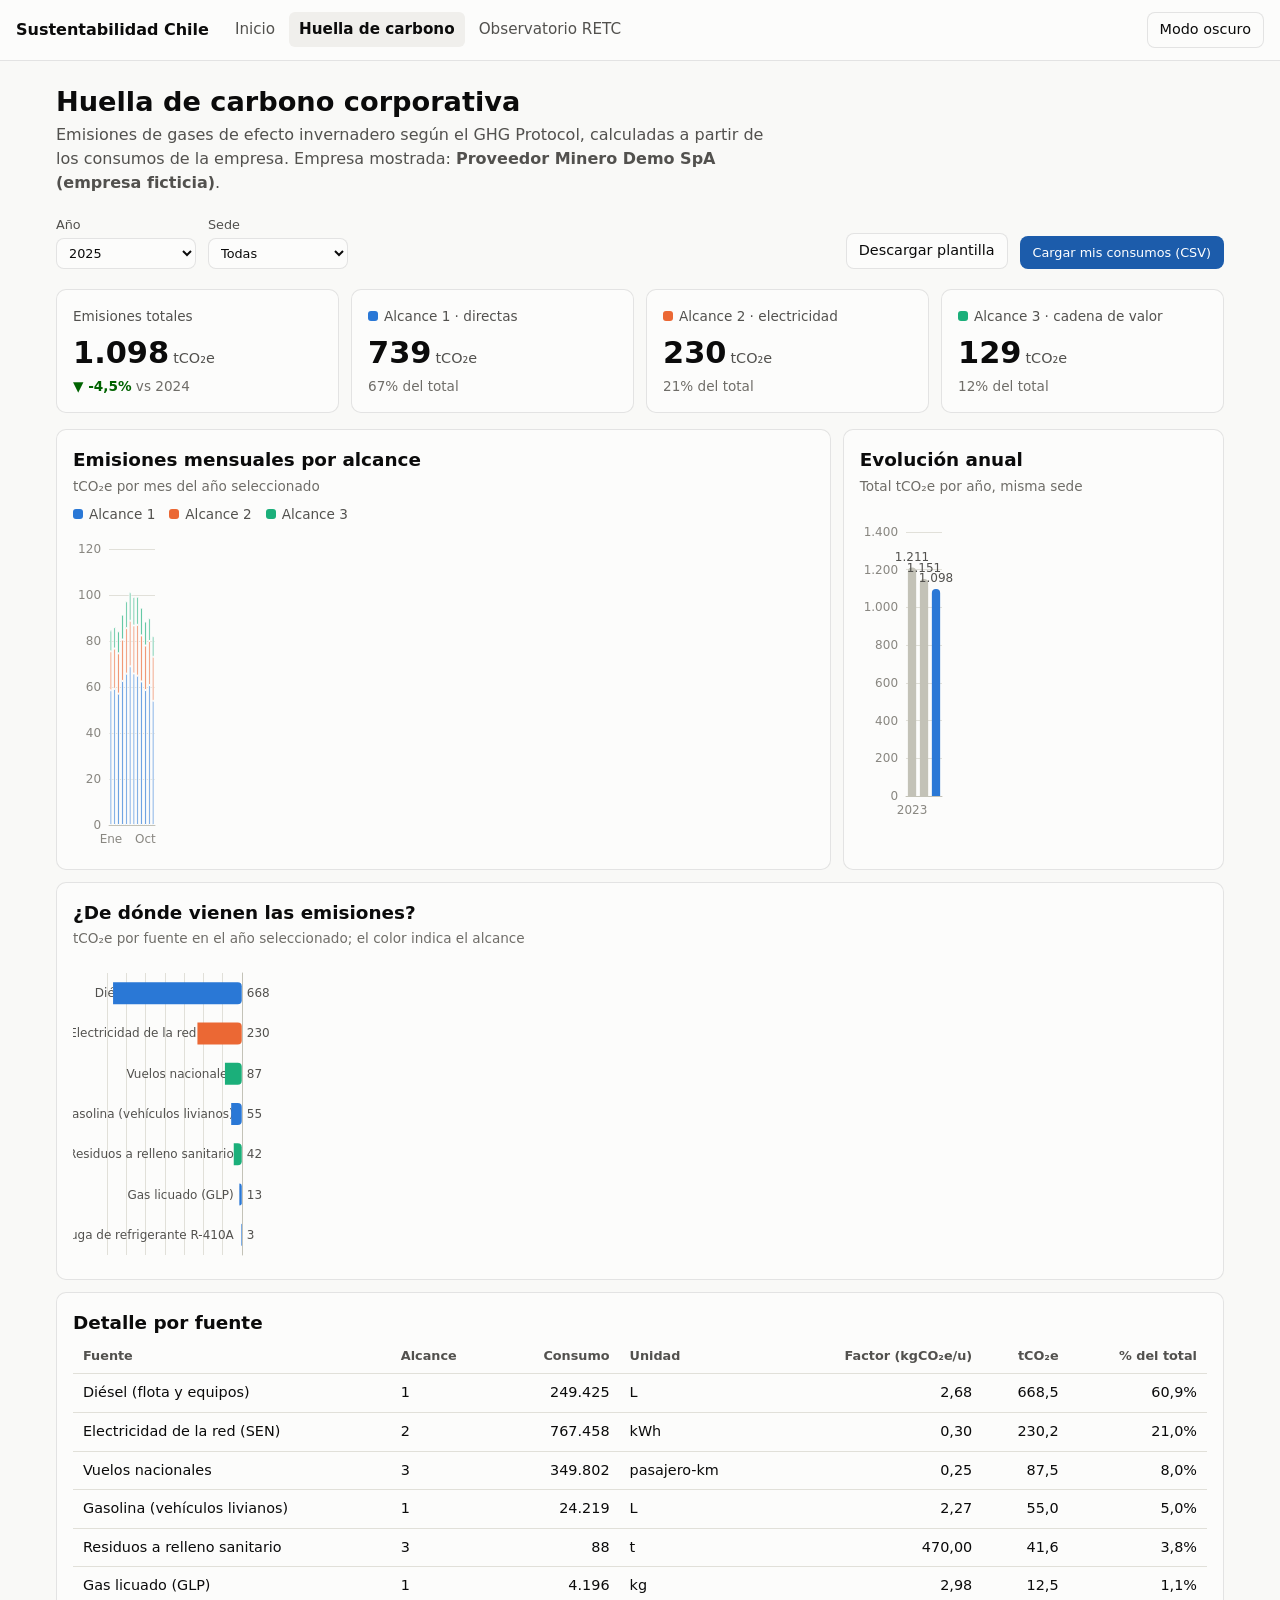
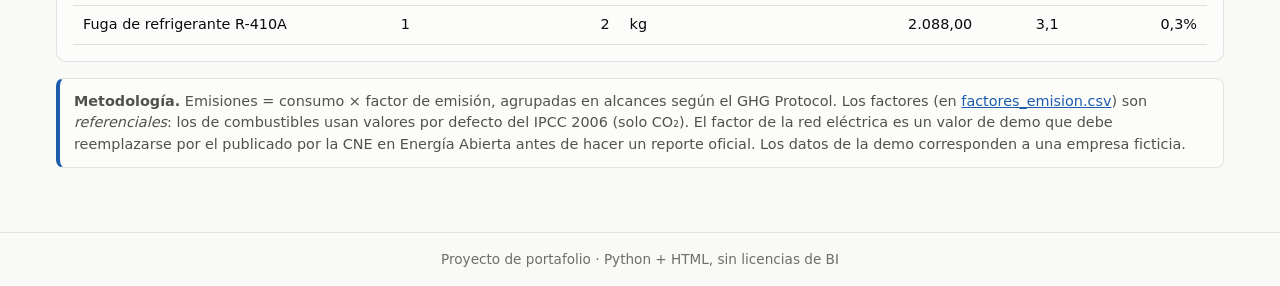
==== site/huella.html @ c021a902 "Proyecto inicial: dashboard de huella de carbono y observatorio RETC - Pipeline en Python: cálculo d" ====
<!doctype html>
<html lang="es">
<head>
  <meta charset="utf-8">
  <meta name="viewport" content="width=device-width, initial-scale=1">
  <title>Huella de Carbono</title>
  <meta name="description" content="Dashboard de huella de carbono corporativa (alcances 1, 2 y 3) con factores de emisión para Chile.">
  <link rel="stylesheet" href="assets/css/styles.css">
</head>
<body>
  <header class="topbar">
    <a class="marca" href="index.html">Sustentabilidad Chile</a>
    <nav>
      <a href="index.html">Inicio</a>
      <a href="huella.html" aria-current="page">Huella de carbono</a>
      <a href="observatorio.html">Observatorio RETC</a>
    </nav>
    <button class="boton-tema" type="button">Modo oscuro</button>
  </header>

  <main>
    <h1>Huella de carbono corporativa</h1>
    <p class="subtitulo">
      Emisiones de gases de efecto invernadero según el GHG Protocol, calculadas a partir de los consumos de la empresa.
      Empresa mostrada: <strong id="empresa">—</strong>.
    </p>

    <div class="filtros">
      <label>Año <select id="filtro-anio"></select></label>
      <label>Sede <select id="filtro-sede"></select></label>
      <span class="espaciador"></span>
      <a class="boton" href="data/plantilla_consumos.csv" download>Descargar plantilla</a>
      <label class="boton principal" for="archivo">Cargar mis consumos (CSV)</label>
      <input id="archivo" type="file" accept=".csv,text/csv" class="oculto">
      <button id="volver-demo" class="boton oculto" type="button">Volver a la demo</button>
    </div>
    <div id="mensaje" class="aviso oculto" role="status"></div>

    <section class="kpis" aria-label="Indicadores principales">
      <div class="kpi">
        <div class="etiqueta">Emisiones totales</div>
        <div class="valor" id="kpi-total">—</div>
        <div class="detalle" id="kpi-total-delta">&nbsp;</div>
      </div>
      <div class="kpi">
        <div class="etiqueta"><span class="punto" style="background: var(--series-1)"></span>Alcance 1 · directas</div>
        <div class="valor" id="kpi-a1">—</div>
        <div class="detalle" id="kpi-a1-det">&nbsp;</div>
      </div>
      <div class="kpi">
        <div class="etiqueta"><span class="punto" style="background: var(--series-2)"></span>Alcance 2 · electricidad</div>
        <div class="valor" id="kpi-a2">—</div>
        <div class="detalle" id="kpi-a2-det">&nbsp;</div>
      </div>
      <div class="kpi">
        <div class="etiqueta"><span class="punto" style="background: var(--series-3)"></span>Alcance 3 · cadena de valor</div>
        <div class="valor" id="kpi-a3">—</div>
        <div class="detalle" id="kpi-a3-det">&nbsp;</div>
      </div>
    </section>

    <section class="grilla">
      <article class="tarjeta c-8">
        <h2>Emisiones mensuales por alcance</h2>
        <p class="nota">tCO₂e por mes del año seleccionado</p>
        <div class="leyenda">
          <span><span class="punto" style="background: var(--series-1)"></span>Alcance 1</span>
          <span><span class="punto" style="background: var(--series-2)"></span>Alcance 2</span>
          <span><span class="punto" style="background: var(--series-3)"></span>Alcance 3</span>
        </div>
        <div id="g-mensual" class="grafico" role="img" aria-label="Barras apiladas de emisiones mensuales por alcance"></div>
      </article>
      <article class="tarjeta c-4">
        <h2>Evolución anual</h2>
        <p class="nota">Total tCO₂e por año, misma sede</p>
        <div id="g-anual" class="grafico" role="img" aria-label="Barras de emisiones totales por año"></div>
      </article>
      <article class="tarjeta c-12">
        <h2>¿De dónde vienen las emisiones?</h2>
        <p class="nota">tCO₂e por fuente en el año seleccionado; el color indica el alcance</p>
        <div id="g-fuentes" class="grafico" role="img" aria-label="Barras horizontales de emisiones por fuente"></div>
      </article>
      <article class="tarjeta c-12">
        <h2>Detalle por fuente</h2>
        <div class="tabla-envoltura">
          <table>
            <thead>
              <tr><th>Fuente</th><th>Alcance</th><th class="num">Consumo</th><th>Unidad</th>
                <th class="num">Factor (kgCO₂e/u)</th><th class="num">tCO₂e</th><th class="num">% del total</th></tr>
            </thead>
            <tbody id="tabla-fuentes"></tbody>
          </table>
        </div>
      </article>
    </section>

    <div class="aviso">
      <strong>Metodología.</strong> Emisiones = consumo × factor de emisión, agrupadas en alcances según el GHG Protocol.
      Los factores (en <a href="https://github.com/josemamunoz/medio_ambiente/blob/main/data/referencia/factores_emision.csv">factores_emision.csv</a>)
      son <em>referenciales</em>: los de combustibles usan valores por defecto del IPCC 2006 (solo CO₂). El factor de la red eléctrica es un valor de demo
      que debe reemplazarse por el publicado por la CNE en Energía Abierta antes de hacer un reporte oficial.
      Los datos de la demo corresponden a una empresa ficticia.
    </div>
  </main>

  <footer>Proyecto de portafolio · Python + HTML, sin licencias de BI</footer>

  <script src="assets/vendor/echarts.min.js"></script>
  <script src="assets/js/comun.js"></script>
  <script src="assets/js/huella.js"></script>
</body>
</html>
---- site/assets/css/styles.css ----
/* Tokens de diseño — claro por defecto, oscuro seleccionado (no invertido). */
:root {
  color-scheme: light;
  --page: #f9f9f7;
  --surface: #fcfcfb;
  --surface-2: #f0efec;
  --text-primary: #0b0b0b;
  --text-secondary: #52514e;
  --text-muted: #6f6d68;
  --axis-muted: #898781;
  --grid: #e1e0d9;
  --baseline: #c3c2b7;
  --border: rgba(11, 11, 11, 0.10);
  --accent: #1c5cab;
  --on-accent: #ffffff;
  --bar-muted: #c3c2b7;
  --good: #006300;
  --bad: #b42d2d;
  --series-1: #2a78d6;
  --series-2: #eb6834;
  --series-3: #1baf7a;
  --radius: 10px;
  font-family: system-ui, -apple-system, "Segoe UI", sans-serif;
}
@media (prefers-color-scheme: dark) {
  :root:not([data-theme="light"]) {
    color-scheme: dark;
    --page: #0d0d0d;
    --surface: #1a1a19;
    --surface-2: #262624;
    --text-primary: #f0efec;
    --text-secondary: #c3c2b7;
    --text-muted: #a3a29b;
    --grid: #2c2c2a;
    --baseline: #383835;
    --border: rgba(255, 255, 255, 0.10);
    --accent: #6da7ec;
    --on-accent: #0b0b0b;
    --bar-muted: #5f5e5a;
    --good: #0ca30c;
    --bad: #e66767;
    --series-1: #3987e5;
    --series-2: #d95926;
    --series-3: #199e70;
  }
}
:root[data-theme="dark"] {
  color-scheme: dark;
  --page: #0d0d0d;
  --surface: #1a1a19;
  --surface-2: #262624;
  --text-primary: #f0efec;
  --text-secondary: #c3c2b7;
  --text-muted: #a3a29b;
  --grid: #2c2c2a;
  --baseline: #383835;
  --border: rgba(255, 255, 255, 0.10);
  --accent: #6da7ec;
  --on-accent: #0b0b0b;
  --bar-muted: #5f5e5a;
  --good: #0ca30c;
  --bad: #e66767;
  --series-1: #3987e5;
  --series-2: #d95926;
  --series-3: #199e70;
}

* { box-sizing: border-box; }
body {
  margin: 0;
  background: var(--page);
  color: var(--text-primary);
  line-height: 1.5;
}
a { color: var(--accent); }

.topbar {
  display: flex; align-items: center; gap: 16px; flex-wrap: wrap;
  padding: 12px 16px; border-bottom: 1px solid var(--border); background: var(--surface);
}
.topbar .marca { font-weight: 700; text-decoration: none; color: var(--text-primary); }
.topbar nav { display: flex; gap: 4px; flex-wrap: wrap; flex: 1; }
.topbar nav a {
  text-decoration: none; color: var(--text-secondary); padding: 6px 10px; border-radius: 6px; font-size: 0.95rem;
}
.topbar nav a[aria-current="page"] { color: var(--text-primary); background: var(--surface-2); font-weight: 600; }
.boton-tema, .boton {
  font: inherit; font-size: 0.9rem; cursor: pointer; border-radius: 8px;
  border: 1px solid var(--border); background: var(--surface); color: var(--text-primary); padding: 6px 12px;
}
.boton:hover, .boton-tema:hover { background: var(--surface-2); }
a.boton, label.boton { text-decoration: none; display: inline-flex; align-items: center; }
.boton.principal { background: var(--accent); color: var(--on-accent); border-color: transparent; }

main { max-width: 1200px; margin: 0 auto; padding: 24px 16px 48px; }
h1 { font-size: 1.7rem; margin: 0 0 4px; line-height: 1.25; }
h2 { font-size: 1.15rem; margin: 0 0 12px; }
.subtitulo { color: var(--text-secondary); margin: 0 0 20px; max-width: 70ch; }

.filtros { display: flex; gap: 12px; flex-wrap: wrap; align-items: end; margin-bottom: 20px; }
.filtros label { display: flex; flex-direction: column; font-size: 0.8rem; color: var(--text-secondary); gap: 4px; }
.filtros select {
  font: inherit; padding: 6px 8px; border-radius: 8px; border: 1px solid var(--border);
  background: var(--surface); color: var(--text-primary); min-width: 140px;
}
.filtros .espaciador { flex: 1; }

.kpis { display: grid; grid-template-columns: repeat(auto-fit, minmax(200px, 1fr)); gap: 12px; margin-bottom: 16px; }
.kpi, .tarjeta {
  background: var(--surface); border: 1px solid var(--border); border-radius: var(--radius); padding: 16px;
}
.kpi .etiqueta { font-size: 0.85rem; color: var(--text-secondary); display: flex; align-items: center; gap: 6px; }
.kpi .valor { font-size: 1.9rem; font-weight: 650; margin-top: 4px; }
.kpi .valor small { font-size: 0.9rem; font-weight: 500; color: var(--text-secondary); margin-left: 4px; }
.kpi .detalle { font-size: 0.85rem; color: var(--text-muted); }
.delta-bueno { color: var(--good); font-weight: 600; }
.delta-malo { color: var(--bad); font-weight: 600; }
.punto { width: 10px; height: 10px; border-radius: 3px; display: inline-block; flex: none; }

.grilla { display: grid; grid-template-columns: repeat(12, 1fr); gap: 12px; }
.c-12 { grid-column: span 12; } .c-8 { grid-column: span 8; } .c-6 { grid-column: span 6; } .c-4 { grid-column: span 4; }
@media (max-width: 860px) { .c-8, .c-6, .c-4 { grid-column: span 12; } }
.tarjeta h2 { margin-bottom: 2px; }
.tarjeta .nota { font-size: 0.85rem; color: var(--text-muted); margin: 0 0 8px; }
.grafico { width: 100%; height: 320px; }
.grafico.alto { height: 400px; }

.leyenda { display: flex; gap: 14px; flex-wrap: wrap; font-size: 0.85rem; color: var(--text-secondary); margin: 4px 0 8px; }
.leyenda span { display: inline-flex; align-items: center; gap: 6px; }

.tabla-envoltura { overflow-x: auto; }
table { width: 100%; border-collapse: collapse; font-size: 0.9rem; }
th, td { padding: 8px 10px; border-bottom: 1px solid var(--grid); text-align: left; white-space: nowrap; }
th { color: var(--text-secondary); font-weight: 600; font-size: 0.8rem; }
td.num, th.num { text-align: right; font-variant-numeric: tabular-nums; }

.aviso {
  border: 1px solid var(--border); border-left: 4px solid var(--accent); background: var(--surface);
  border-radius: 8px; padding: 12px 14px; margin: 16px 0; font-size: 0.9rem; color: var(--text-secondary);
}
.aviso.error { border-left-color: var(--bad); }
.oculto { display: none !important; }

/* Portada */
.hero { padding: 24px 0 8px; }
.hero h1 { font-size: 2.2rem; max-width: 22ch; }
.tarjetas-modulo { display: grid; grid-template-columns: repeat(auto-fit, minmax(260px, 1fr)); gap: 12px; margin: 24px 0; }
.tarjetas-modulo a { text-decoration: none; color: inherit; }
.tarjetas-modulo .tarjeta:hover { border-color: var(--accent); }
.tarjetas-modulo h2 { color: var(--accent); }
.tarjetas-modulo p { color: var(--text-secondary); margin: 0; }
ul.lista { color: var(--text-secondary); padding-left: 20px; }
footer { color: var(--text-muted); font-size: 0.85rem; border-top: 1px solid var(--border); padding: 16px; text-align: center; }
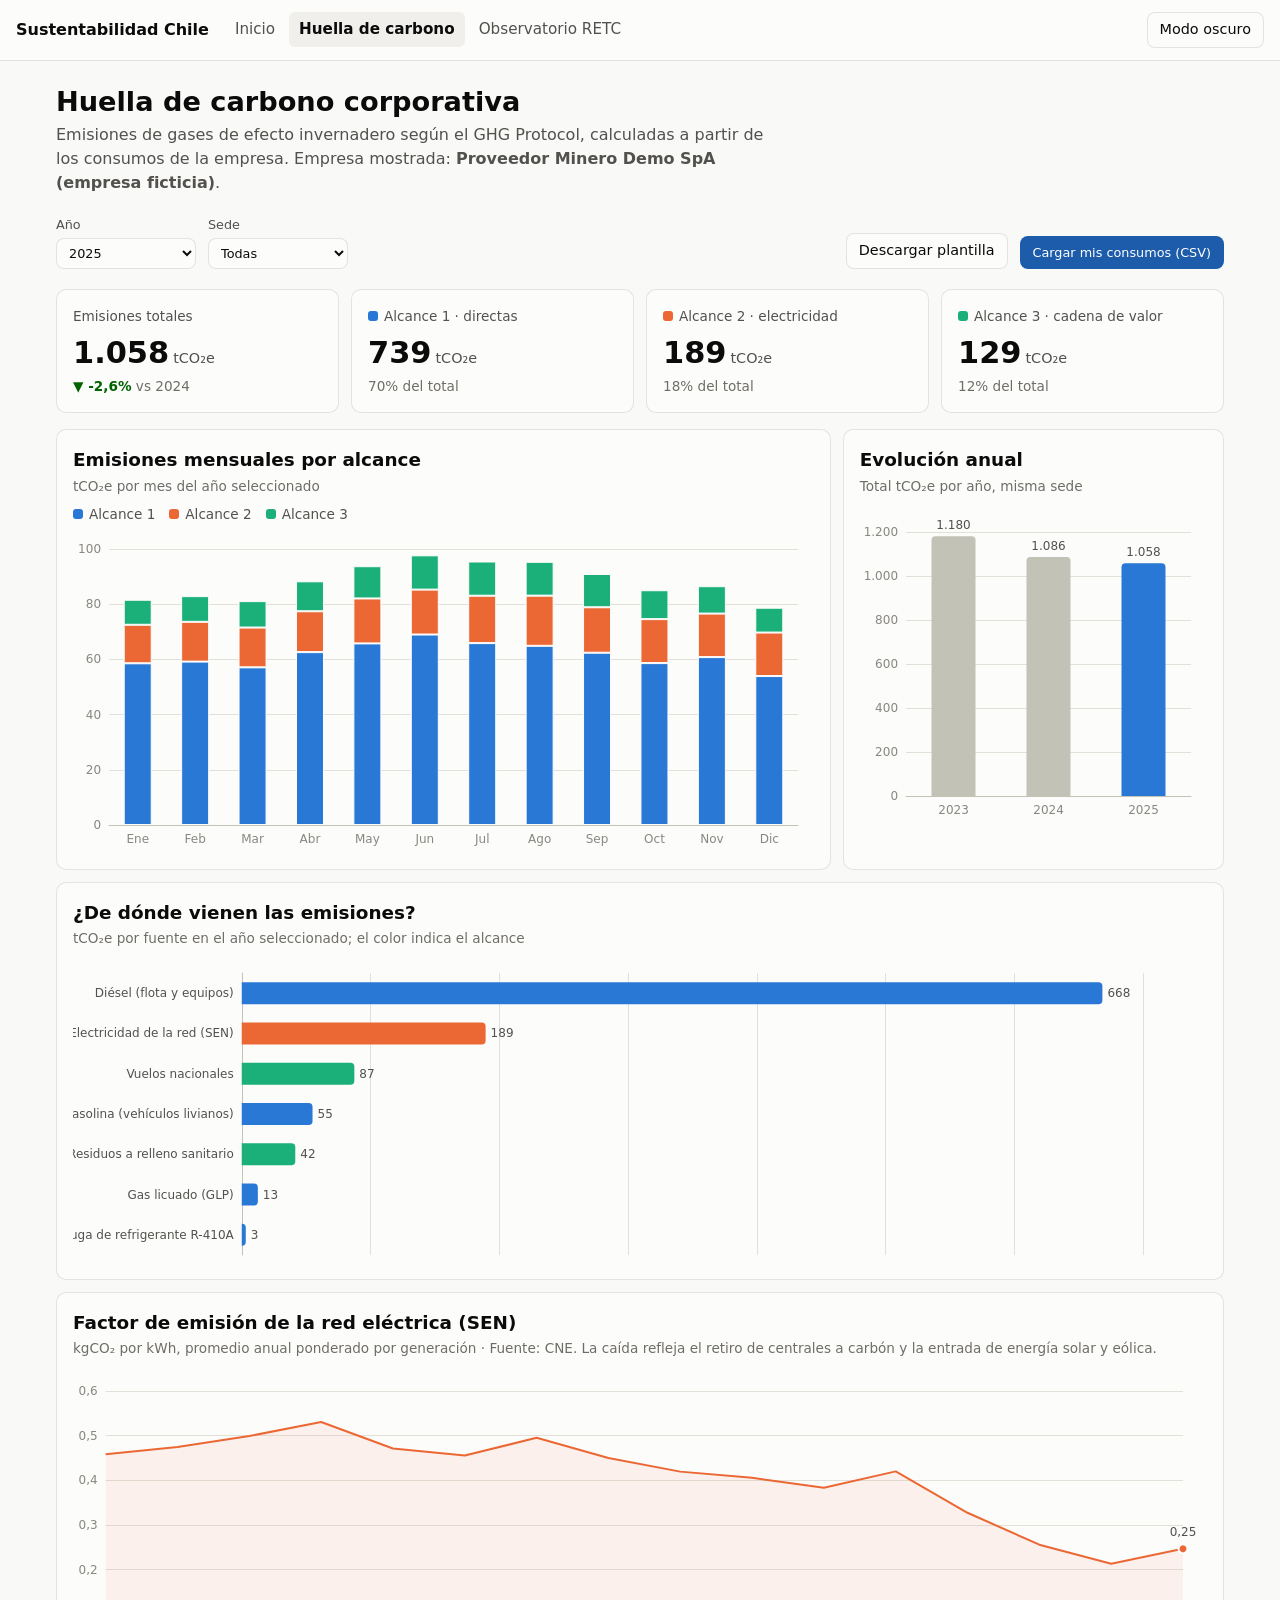
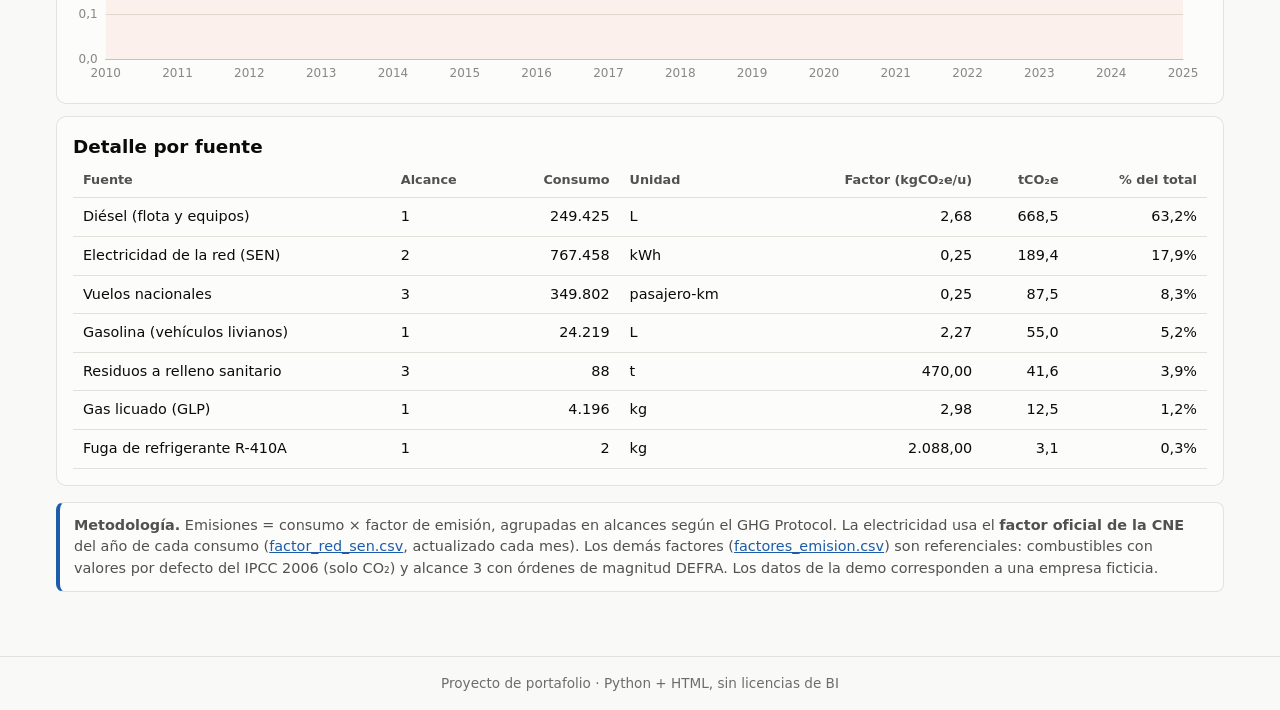
==== commit 8eaa1b68: "Factor oficial de la red (CNE) y mapa del observatorio con foco en la zona norte - pipeline/factor_r" ====
--- a/site/huella.html
+++ b/site/huella.html
@@ -81,6 +81,11 @@
         <div id="g-fuentes" class="grafico" role="img" aria-label="Barras horizontales de emisiones por fuente"></div>
       </article>
       <article class="tarjeta c-12">
+        <h2>Factor de emisión de la red eléctrica (SEN)</h2>
+        <p class="nota">kgCO₂ por kWh, promedio anual ponderado por generación · Fuente: CNE. La caída refleja el retiro de centrales a carbón y la entrada de energía solar y eólica.</p>
+        <div id="g-red" class="grafico" role="img" aria-label="Línea del factor de emisión anual de la red eléctrica chilena"></div>
+      </article>
+      <article class="tarjeta c-12">
         <h2>Detalle por fuente</h2>
         <div class="tabla-envoltura">
           <table>
@@ -96,9 +101,10 @@
 
     <div class="aviso">
       <strong>Metodología.</strong> Emisiones = consumo × factor de emisión, agrupadas en alcances según el GHG Protocol.
-      Los factores (en <a href="https://github.com/josemamunoz/medio_ambiente/blob/main/data/referencia/factores_emision.csv">factores_emision.csv</a>)
-      son <em>referenciales</em>: los de combustibles usan valores por defecto del IPCC 2006 (solo CO₂). El factor de la red eléctrica es un valor de demo
-      que debe reemplazarse por el publicado por la CNE en Energía Abierta antes de hacer un reporte oficial.
+      La electricidad usa el <strong>factor oficial de la CNE</strong> del año de cada consumo
+      (<a href="https://github.com/josemamunoz/medio_ambiente/blob/main/data/referencia/factor_red_sen.csv">factor_red_sen.csv</a>, actualizado cada mes).
+      Los demás factores (<a href="https://github.com/josemamunoz/medio_ambiente/blob/main/data/referencia/factores_emision.csv">factores_emision.csv</a>)
+      son referenciales: combustibles con valores por defecto del IPCC 2006 (solo CO₂) y alcance 3 con órdenes de magnitud DEFRA.
       Los datos de la demo corresponden a una empresa ficticia.
     </div>
   </main>
--- a/site/assets/css/styles.css
+++ b/site/assets/css/styles.css
@@ -151,3 +151,15 @@
 .tarjetas-modulo p { color: var(--text-secondary); margin: 0; }
 ul.lista { color: var(--text-secondary); padding-left: 20px; }
 footer { color: var(--text-muted); font-size: 0.85rem; border-top: 1px solid var(--border); padding: 16px; text-align: center; }
+
+/* Mapa del observatorio */
+.mapa { width: 100%; height: 480px; border-radius: 8px; border: 1px solid var(--border); background: var(--surface-2); }
+@media (max-width: 600px) { .mapa { height: 380px; } }
+.mapa-controles { display: flex; flex-wrap: wrap; gap: 6px; margin: 4px 0 8px; }
+.mapa-controles .boton { font-size: 0.85rem; padding: 4px 10px; }
+.mapa-controles .boton.activo { background: var(--text-primary); color: var(--surface); border-color: transparent; }
+.leaflet-container { font-family: inherit; }
+.leaflet-popup-content-wrapper, .leaflet-popup-tip { background: var(--surface); color: var(--text-primary); }
+.leaflet-popup-content { font-size: 0.85rem; line-height: 1.45; margin: 10px 12px; }
+.leaflet-container a.leaflet-popup-close-button { color: var(--text-muted); }
+.leaflet-control-attribution { font-size: 10px; }
